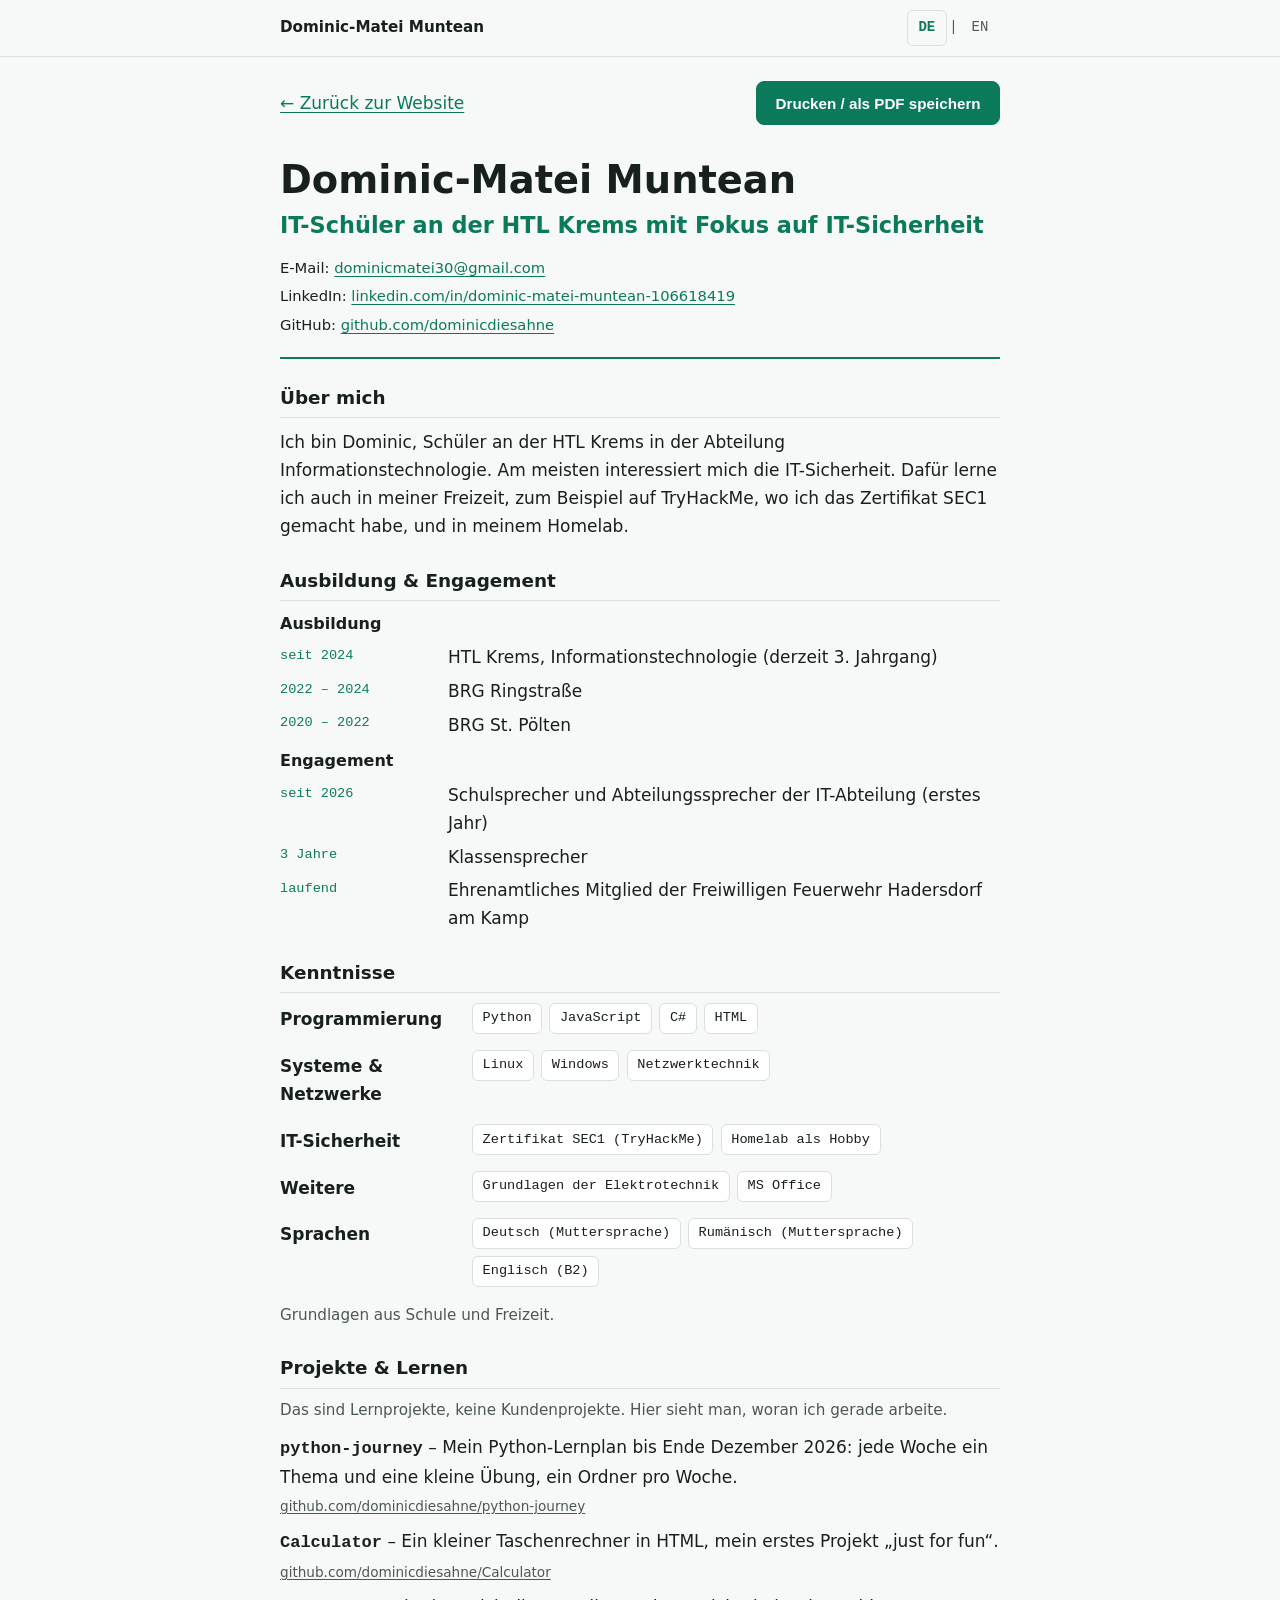
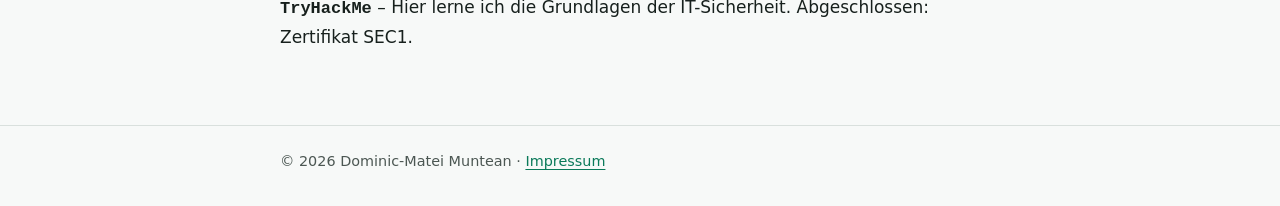
==== cv.html @ 4cfc5764 "Add files via upload" ====
<!DOCTYPE html>
<html lang="de-AT">
<head>
  <meta charset="utf-8">
  <meta name="viewport" content="width=device-width, initial-scale=1">
  <title data-de="Lebenslauf – Dominic-Matei Muntean" data-en="CV – Dominic-Matei Muntean">Lebenslauf – Dominic-Matei Muntean</title>
  <meta name="description" content="IT-Schüler an der HTL Krems mit Interesse an IT-Sicherheit. Kenntnisse, Ausbildung, Projekte und Kontakt." data-de="IT-Schüler an der HTL Krems mit Interesse an IT-Sicherheit. Kenntnisse, Ausbildung, Projekte und Kontakt." data-en="IT student at HTL Krems, interested in IT security. Skills, education, projects and contact.">
  <meta name="color-scheme" content="dark light">
  <meta name="referrer" content="no-referrer">
  <!-- Canonical URL: uncomment once the site is live on GitHub Pages.
  <link rel="canonical" href="https://dominicdiesahne.github.io/cv.html">
  <meta property="og:url" content="https://dominicdiesahne.github.io/cv.html">
  -->
  <meta property="og:type" content="profile">
  <meta property="og:locale" content="de_AT">
  <meta property="og:locale:alternate" content="en_GB">
  <meta property="og:site_name" content="Dominic-Matei Muntean">
  <meta property="og:title" content="Lebenslauf – Dominic-Matei Muntean" data-de="Lebenslauf – Dominic-Matei Muntean" data-en="CV – Dominic-Matei Muntean">
  <meta property="og:description" content="IT-Schüler an der HTL Krems mit Interesse an IT-Sicherheit. Kenntnisse, Ausbildung, Projekte und Kontakt." data-de="IT-Schüler an der HTL Krems mit Interesse an IT-Sicherheit. Kenntnisse, Ausbildung, Projekte und Kontakt." data-en="IT student at HTL Krems, interested in IT security. Skills, education, projects and contact.">
  <link rel="icon" type="image/svg+xml" href="data:image/svg+xml,%3Csvg xmlns='http://www.w3.org/2000/svg' viewBox='0 0 64 64'%3E%3Crect width='64' height='64' rx='12' fill='%23101614'/%3E%3Ctext x='32' y='42' text-anchor='middle' font-family='ui-monospace,Consolas,monospace' font-size='28' font-weight='700' fill='%234fd1a5'%3EDM%3C/text%3E%3C/svg%3E">
  <link rel="stylesheet" href="styles.css">
</head>
<body>
  <a class="skip-link" href="#main" data-de="Zum Inhalt springen" data-en="Skip to content">Zum Inhalt springen</a>

  <header class="site-header">
    <div class="wrap header-inner">
      <a class="brand" href="index.html"><span class="brand-name">Dominic-Matei Muntean</span></a>
      <div class="lang-switch" role="group" aria-label="Sprache / Language">
        <button type="button" class="lang-btn" data-lang="de" aria-pressed="true">DE</button>
        <span class="lang-sep" aria-hidden="true">|</span>
        <button type="button" class="lang-btn" data-lang="en" aria-pressed="false">EN</button>
      </div>
    </div>
  </header>

  <main id="main" class="wrap">
    <div class="cv-toolbar no-print">
      <a href="index.html" data-de="← Zurück zur Website" data-en="← Back to the website">← Zurück zur Website</a>
      <button type="button" class="btn btn-primary" data-print data-de="Drucken / als PDF speichern" data-en="Print / save as PDF">Drucken / als PDF speichern</button>
    </div>

    <article class="cv" aria-labelledby="cv-name">
      <header class="cv-head">
        <h1 id="cv-name">Dominic-Matei Muntean</h1>
        <p class="headline" data-de="IT-Schüler an der HTL Krems mit Fokus auf IT-Sicherheit" data-en="IT student at HTL Krems, focused on IT security">IT-Schüler an der HTL Krems mit Fokus auf IT-Sicherheit</p>
        <ul class="cv-contact">
          <li><span data-de="E-Mail:" data-en="Email:">E-Mail:</span> <a href="mailto:dominicmatei30@gmail.com">dominicmatei30@gmail.com</a></li>
          <li>LinkedIn: <a href="https://www.linkedin.com/in/dominic-matei-muntean-106618419" rel="noopener">linkedin.com/in/dominic-matei-muntean-106618419</a></li>
          <li>GitHub: <a href="https://github.com/dominicdiesahne" rel="noopener">github.com/dominicdiesahne</a></li>
        </ul>
      </header>

      <section class="cv-section" aria-labelledby="cv-about">
        <h2 id="cv-about" data-de="Über mich" data-en="About me">Über mich</h2>
        <p data-de="Ich bin Dominic, Schüler an der HTL Krems in der Abteilung Informationstechnologie. Am meisten interessiert mich die IT-Sicherheit. Dafür lerne ich auch in meiner Freizeit, zum Beispiel auf TryHackMe, wo ich das Zertifikat SEC1 gemacht habe, und in meinem Homelab." data-en="I'm Dominic, a student in the Information Technology department at HTL Krems, Austria. IT security interests me most. I also learn in my own time, for example on TryHackMe, where I earned the SEC1 certificate, and in my homelab.">Ich bin Dominic, Schüler an der HTL Krems in der Abteilung Informationstechnologie. Am meisten interessiert mich die IT-Sicherheit. Dafür lerne ich auch in meiner Freizeit, zum Beispiel auf TryHackMe, wo ich das Zertifikat SEC1 gemacht habe, und in meinem Homelab.</p>
      </section>

      <section class="cv-section" aria-labelledby="cv-edu">
        <h2 id="cv-edu" data-de="Ausbildung &amp; Engagement" data-en="Education &amp; engagement">Ausbildung &amp; Engagement</h2>
        <h3 data-de="Ausbildung" data-en="Education">Ausbildung</h3>
        <ul class="cv-rows">
          <li><span class="year mono" data-de="seit 2024" data-en="since 2024">seit 2024</span><span data-de="HTL Krems, Informationstechnologie (derzeit 3. Jahrgang)" data-en="HTL Krems, Information Technology (currently in 3rd year)">HTL Krems, Informationstechnologie (derzeit 3. Jahrgang)</span></li>
          <li><span class="year mono">2022 – 2024</span><span data-de="BRG Ringstraße" data-en="BRG Ringstraße (secondary school)">BRG Ringstraße</span></li>
          <li><span class="year mono">2020 – 2022</span><span data-de="BRG St. Pölten" data-en="BRG St. Pölten (secondary school)">BRG St. Pölten</span></li>
        </ul>
        <h3 data-de="Engagement" data-en="Engagement">Engagement</h3>
        <ul class="cv-rows">
          <li><span class="year mono" data-de="seit 2026" data-en="since 2026">seit 2026</span><span data-de="Schulsprecher und Abteilungssprecher der IT-Abteilung (erstes Jahr)" data-en="Student representative of the school (Schulsprecher) and of the IT department (first year)">Schulsprecher und Abteilungssprecher der IT-Abteilung (erstes Jahr)</span></li>
          <li><span class="year mono" data-de="3 Jahre" data-en="3 years">3 Jahre</span><span data-de="Klassensprecher" data-en="Class representative">Klassensprecher</span></li>
          <li><span class="year mono" data-de="laufend" data-en="ongoing">laufend</span><span data-de="Ehrenamtliches Mitglied der Freiwilligen Feuerwehr Hadersdorf am Kamp" data-en="Volunteer member of the Hadersdorf am Kamp fire brigade">Ehrenamtliches Mitglied der Freiwilligen Feuerwehr Hadersdorf am Kamp</span></li>
        </ul>
      </section>

      <section class="cv-section" aria-labelledby="cv-skills">
        <h2 id="cv-skills" data-de="Kenntnisse" data-en="Skills">Kenntnisse</h2>
        <dl class="skills">
          <div class="skill-group">
            <dt data-de="Programmierung" data-en="Programming">Programmierung</dt>
            <dd><ul class="tags"><li>Python</li><li>JavaScript</li><li>C#</li><li>HTML</li></ul></dd>
          </div>
          <div class="skill-group">
            <dt data-de="Systeme &amp; Netzwerke" data-en="Systems &amp; networking">Systeme &amp; Netzwerke</dt>
            <dd><ul class="tags"><li>Linux</li><li>Windows</li><li data-de="Netzwerktechnik" data-en="Networking">Netzwerktechnik</li></ul></dd>
          </div>
          <div class="skill-group">
            <dt data-de="IT-Sicherheit" data-en="IT security">IT-Sicherheit</dt>
            <dd><ul class="tags"><li data-de="Zertifikat SEC1 (TryHackMe)" data-en="SEC1 certificate (TryHackMe)">Zertifikat SEC1 (TryHackMe)</li><li data-de="Homelab als Hobby" data-en="Homelab as a hobby">Homelab als Hobby</li></ul></dd>
          </div>
          <div class="skill-group">
            <dt data-de="Weitere" data-en="Other">Weitere</dt>
            <dd><ul class="tags"><li data-de="Grundlagen der Elektrotechnik" data-en="Electrical engineering basics">Grundlagen der Elektrotechnik</li><li>MS Office</li></ul></dd>
          </div>
          <div class="skill-group">
            <dt data-de="Sprachen" data-en="Languages">Sprachen</dt>
            <dd><ul class="tags"><li data-de="Deutsch (Muttersprache)" data-en="German (native)">Deutsch (Muttersprache)</li><li data-de="Rumänisch (Muttersprache)" data-en="Romanian (native)">Rumänisch (Muttersprache)</li><li data-de="Englisch (B2)" data-en="English (B2)">Englisch (B2)</li></ul></dd>
          </div>
        </dl>
        <p class="note" data-de="Grundlagen aus Schule und Freizeit." data-en="Foundations from school and my own time.">Grundlagen aus Schule und Freizeit.</p>
      </section>

      <section class="cv-section" aria-labelledby="cv-projects">
        <h2 id="cv-projects" data-de="Projekte &amp; Lernen" data-en="Projects &amp; learning">Projekte &amp; Lernen</h2>
        <p class="note" data-de="Das sind Lernprojekte, keine Kundenprojekte. Hier sieht man, woran ich gerade arbeite." data-en="These are learning projects, not client work. They show what I'm working on right now.">Das sind Lernprojekte, keine Kundenprojekte. Hier sieht man, woran ich gerade arbeite.</p>
        <ul class="cv-proj">
          <li><strong>python-journey</strong> – <span data-de="Mein Python-Lernplan bis Ende Dezember 2026: jede Woche ein Thema und eine kleine Übung, ein Ordner pro Woche." data-en="My Python learning plan until the end of December 2026: one topic and one small exercise a week, one folder per week.">Mein Python-Lernplan bis Ende Dezember 2026: jede Woche ein Thema und eine kleine Übung, ein Ordner pro Woche.</span><br><a class="url" href="https://github.com/dominicdiesahne/python-journey" rel="noopener">github.com/dominicdiesahne/python-journey</a></li>
          <li><strong>Calculator</strong> – <span data-de="Ein kleiner Taschenrechner in HTML, mein erstes Projekt „just for fun“." data-en="A small calculator in HTML, my first &quot;just for fun&quot; project.">Ein kleiner Taschenrechner in HTML, mein erstes Projekt „just for fun“.</span><br><a class="url" href="https://github.com/dominicdiesahne/Calculator" rel="noopener">github.com/dominicdiesahne/Calculator</a></li>
          <li><strong>TryHackMe</strong> – <span data-de="Hier lerne ich die Grundlagen der IT-Sicherheit. Abgeschlossen: Zertifikat SEC1." data-en="Where I learn the basics of IT security. Completed: SEC1 certificate.">Hier lerne ich die Grundlagen der IT-Sicherheit. Abgeschlossen: Zertifikat SEC1.</span></li>
        </ul>
      </section>
    </article>
  </main>

  <footer class="site-footer">
    <div class="wrap">
      <p>© 2026 Dominic-Matei Muntean · <a href="impressum.html" data-de="Impressum" data-en="Legal notice">Impressum</a></p>
    </div>
  </footer>

  <script src="main.js"></script>
</body>
</html>
---- styles.css ----
/* Dominic-Matei Muntean – personal site
   Plain CSS, system fonts only, dark by default with a light scheme via prefers-color-scheme. */

:root {
  --bg: #0e1312;
  --bg-elev: #151c1a;
  --border: #26302d;
  --text: #e8ecea;
  --text-muted: #a3aeaa;
  --accent: #4fd1a5;
  --accent-strong: #7be3bf;
  --accent-contrast: #06221a;
  --focus: #ffd166;
  --shadow: 0 1px 2px rgba(0, 0, 0, 0.4);

  --font-sans: system-ui, -apple-system, "Segoe UI", Roboto, "Helvetica Neue", Arial, "Noto Sans", sans-serif;
  --font-mono: ui-monospace, SFMono-Regular, "Cascadia Mono", Consolas, "Liberation Mono", Menlo, monospace;

  --maxw: 760px;
  --radius: 10px;
  color-scheme: dark;
}

@media (prefers-color-scheme: light) {
  :root {
    --bg: #f7f9f8;
    --bg-elev: #ffffff;
    --border: #d9e0dd;
    --text: #17201d;
    --text-muted: #4c5753;
    --accent: #0b7a5a;
    --accent-strong: #075c43;
    --accent-contrast: #ffffff;
    --focus: #b45309;
    --shadow: 0 1px 2px rgba(0, 0, 0, 0.06);
    color-scheme: light;
  }
}

*,
*::before,
*::after { box-sizing: border-box; }

html {
  -webkit-text-size-adjust: 100%;
  text-size-adjust: 100%;
  scroll-behavior: smooth;
  scroll-padding-top: 4.5rem;
}

body {
  margin: 0;
  background: var(--bg);
  color: var(--text);
  font-family: var(--font-sans);
  font-size: 1.0625rem;
  line-height: 1.65;
  overflow-wrap: break-word;
}

.wrap {
  width: 100%;
  max-width: var(--maxw);
  margin: 0 auto;
  padding: 0 1.25rem;
}

.mono { font-family: var(--font-mono); }

a { color: var(--accent); text-underline-offset: 0.18em; }
a:hover { color: var(--accent-strong); }

:focus-visible {
  outline: 3px solid var(--focus);
  outline-offset: 3px;
  border-radius: 4px;
}

.skip-link {
  position: absolute;
  left: 1rem;
  top: -100px;
  z-index: 100;
  padding: 0.5rem 0.9rem;
  background: var(--accent);
  color: var(--accent-contrast);
  border-radius: 6px;
  font-weight: 600;
  text-decoration: none;
}
.skip-link:focus { top: 0.75rem; }

/* Header */
.site-header {
  position: sticky;
  top: 0;
  z-index: 10;
  background: color-mix(in srgb, var(--bg) 88%, transparent);
  -webkit-backdrop-filter: blur(8px);
  backdrop-filter: blur(8px);
  border-bottom: 1px solid var(--border);
}
@supports not (background: color-mix(in srgb, red 50%, blue)) {
  .site-header { background: var(--bg); }
}
.header-inner {
  display: flex;
  align-items: center;
  justify-content: space-between;
  gap: 1rem;
  min-height: 3.5rem;
}
.brand {
  display: inline-flex;
  align-items: center;
  gap: 0.6rem;
  min-width: 0;
  color: var(--text);
  text-decoration: none;
  font-weight: 600;
}
.brand:hover { color: var(--text); }
.brand-name {
  white-space: nowrap;
  overflow: hidden;
  text-overflow: ellipsis;
  font-size: 0.95rem;
}
.lang-switch {
  flex: none;
  display: inline-flex;
  align-items: center;
  gap: 0.15rem;
  font-family: var(--font-mono);
  font-size: 0.875rem;
}
.lang-sep { color: var(--text-muted); }
.lang-btn {
  min-width: 2.5rem;
  min-height: 2.25rem;
  padding: 0.25rem 0.5rem;
  border: 1px solid transparent;
  border-radius: 6px;
  background: none;
  color: var(--text-muted);
  font: inherit;
  cursor: pointer;
}
.lang-btn:hover { color: var(--text); }
.lang-btn[aria-pressed="true"] {
  color: var(--accent);
  border-color: var(--border);
  font-weight: 700;
}

/* Sections */
main { padding-bottom: 3rem; }

.hero { padding: 4.5rem 0 3rem; }
.hero h1 {
  margin: 0 0 0.75rem;
  font-size: clamp(2rem, 7vw, 3rem);
  line-height: 1.15;
  letter-spacing: -0.02em;
}
.headline {
  margin: 0 0 1rem;
  font-size: clamp(1.15rem, 3.6vw, 1.4rem);
  font-weight: 600;
  color: var(--accent);
}
.subline {
  margin: 0 0 1.75rem;
  max-width: 62ch;
  color: var(--text-muted);
}
.cursor {
  display: inline-block;
  width: 0.55em;
  height: 1.05em;
  margin-left: 0.2em;
  vertical-align: -0.15em;
  background: var(--accent);
  animation: blink 1.1s steps(1) infinite;
}
@keyframes blink { 50% { opacity: 0; } }

.section {
  padding: 2.75rem 0;
  border-top: 1px solid var(--border);
}
.section h2 {
  margin: 0 0 1rem;
  font-size: clamp(1.4rem, 4.5vw, 1.75rem);
  line-height: 1.25;
}
.section h3 { margin: 0 0 0.5rem; font-size: 1.05rem; }
.section p { margin: 0 0 1rem; }

.label {
  margin: 0 0 0.35rem !important;
  color: var(--accent);
  font-size: 0.85rem;
  letter-spacing: 0.02em;
}
.note, .intro { color: var(--text-muted); font-size: 0.95rem; }

/* Buttons */
.actions { display: flex; flex-wrap: wrap; gap: 0.75rem; }
.btn {
  display: inline-flex;
  align-items: center;
  justify-content: center;
  min-height: 2.75rem;
  padding: 0.6rem 1.15rem;
  border: 1px solid var(--accent);
  border-radius: 8px;
  font-weight: 600;
  text-decoration: none;
  text-align: center;
  transition: background-color 0.15s ease, color 0.15s ease;
}
.btn-primary { background: var(--accent); color: var(--accent-contrast); }
.btn-primary:hover { background: var(--accent-strong); border-color: var(--accent-strong); color: var(--accent-contrast); }
.btn-secondary { background: transparent; color: var(--accent); }
.btn-secondary:hover { background: var(--bg-elev); }

/* Skills */
.skills { margin: 0 0 1rem; display: grid; gap: 1rem; }
.skill-group { display: grid; gap: 0.4rem; }
.skill-group dt { font-weight: 600; }
.skill-group dd { margin: 0; }
.tags { list-style: none; margin: 0; padding: 0; display: flex; flex-wrap: wrap; gap: 0.45rem; }
.tags li {
  padding: 0.2rem 0.6rem;
  border: 1px solid var(--border);
  border-radius: 6px;
  background: var(--bg-elev);
  font-family: var(--font-mono);
  font-size: 0.85rem;
}
@media (min-width: 640px) {
  .skill-group { grid-template-columns: 11rem 1fr; align-items: start; gap: 1rem; }
  .skill-group dt { padding-top: 0.15rem; }
}

/* Timeline */
.tracks { display: grid; gap: 1.75rem; }
.timeline { list-style: none; margin: 0; padding: 0 0 0 1.1rem; border-left: 2px solid var(--border); }
.timeline li { position: relative; display: grid; gap: 0.1rem; padding: 0 0 1.1rem; }
.timeline li:last-child { padding-bottom: 0; }
.timeline li::before {
  content: "";
  position: absolute;
  left: calc(-1.1rem - 6px);
  top: 0.45rem;
  width: 10px;
  height: 10px;
  border-radius: 50%;
  background: var(--bg);
  border: 2px solid var(--accent);
}
.year { color: var(--accent); font-size: 0.85rem; }

/* Cards */
.cards { display: grid; gap: 1rem; margin-bottom: 1.25rem; }
@media (min-width: 640px) { .cards { grid-template-columns: 1fr 1fr; } }
.card {
  display: flex;
  flex-direction: column;
  padding: 1.1rem 1.2rem;
  border: 1px solid var(--border);
  border-radius: var(--radius);
  background: var(--bg-elev);
  box-shadow: var(--shadow);
}
.card p { flex: 1; font-size: 0.97rem; }
.card-link { font-weight: 600; align-self: flex-start; }
.card-small { padding: 0.9rem 1.2rem; }
.card-small p { font-size: 0.9rem; color: var(--text-muted); }

/* Lists */
.checklist { margin: 0 0 1rem; padding: 0; list-style: none; }
.checklist li { position: relative; padding-left: 1.5rem; margin-bottom: 0.3rem; }
.checklist li::before {
  content: ">";
  position: absolute;
  left: 0;
  color: var(--accent);
  font-family: var(--font-mono);
  font-weight: 700;
}
.contact-list { list-style: none; margin: 0; padding: 0; display: grid; gap: 0.6rem; }
.contact-list li { display: flex; flex-wrap: wrap; gap: 0.25rem 0.9rem; align-items: baseline; }
.contact-label { min-width: 5.5rem; color: var(--text-muted); font-size: 0.85rem; }
.contact-list a { overflow-wrap: anywhere; }

/* Footer */
.site-footer {
  border-top: 1px solid var(--border);
  padding: 1.5rem 0 2rem;
  color: var(--text-muted);
  font-size: 0.9rem;
}
.site-footer p { margin: 0; }

/* Simple subpages (impressum) */
.page { padding: 3.5rem 0 3rem; min-height: 60vh; }
.page h1 { margin: 0 0 1rem; font-size: clamp(1.75rem, 6vw, 2.4rem); line-height: 1.2; }

/* ---------- Web CV (cv.html) ---------- */
.cv-toolbar { display: flex; flex-wrap: wrap; gap: 0.75rem; justify-content: space-between; align-items: center; padding: 1.5rem 0 0; }
.cv-toolbar .btn { font-size: 0.95rem; }
.cv { padding: 2rem 0 3rem; }
.cv-head { padding-bottom: 1.25rem; border-bottom: 2px solid var(--accent); margin-bottom: 1.5rem; }
.cv-head h1 { margin: 0 0 0.25rem; font-size: clamp(1.75rem, 6vw, 2.4rem); line-height: 1.2; }
.cv-head .headline { margin-bottom: 0.75rem; }
.cv-contact { list-style: none; margin: 0; padding: 0; display: flex; flex-wrap: wrap; gap: 0.25rem 1.25rem; font-size: 0.92rem; }
.cv-contact a { overflow-wrap: anywhere; }
.cv-section { margin-bottom: 1.6rem; break-inside: avoid; page-break-inside: avoid; }
.cv-section h2 {
  margin: 0 0 0.6rem;
  padding-bottom: 0.25rem;
  border-bottom: 1px solid var(--border);
  font-size: 1.15rem;
  text-transform: none;
}
.cv-section p { margin: 0 0 0.6rem; }
.cv-section h3 { margin: 0.5rem 0 0.4rem; font-size: 1rem; }
.cv-rows { list-style: none; margin: 0 0 0.6rem; padding: 0; display: grid; gap: 0.35rem; }
.cv-rows li { display: grid; gap: 0.1rem; }
@media (min-width: 560px) {
  .cv-rows li { grid-template-columns: 9.5rem 1fr; gap: 1rem; }
}
.cv-rows .year { padding-top: 0.1rem; }
.cv-proj { list-style: none; margin: 0 0 0.6rem; padding: 0; display: grid; gap: 0.5rem; }
.cv-proj strong { font-family: var(--font-mono); font-weight: 700; }
.cv-proj .url { color: var(--text-muted); font-size: 0.85rem; overflow-wrap: anywhere; }

@media print {
  @page { size: A4; margin: 15mm 16mm; }
  :root {
    --bg: #ffffff;
    --bg-elev: #ffffff;
    --border: #c9cfcc;
    --text: #111111;
    --text-muted: #444444;
    --accent: #0b6b4f;
    --accent-strong: #0b6b4f;
    --shadow: none;
    color-scheme: light;
  }
  html { scroll-behavior: auto; }
  body { font-size: 10pt; line-height: 1.45; background: #fff; color: #111; }
  .site-header, .site-footer, .skip-link, .cv-toolbar, .no-print, .cursor { display: none !important; }
  .wrap { max-width: none; padding: 0; }
  .cv { padding: 0; }
  .cv-head { margin-bottom: 4mm; padding-bottom: 3mm; }
  .cv-head h1 { font-size: 20pt; }
  .cv-head .headline { font-size: 12pt; }
  .cv-section { margin-bottom: 4mm; }
  .cv-section h2 { font-size: 12pt; }
  .cv-rows li { grid-template-columns: 32mm 1fr; gap: 4mm; }
  .tags li { font-size: 8.5pt; padding: 0.5mm 2mm; }
  .skill-group { grid-template-columns: 38mm 1fr; gap: 4mm; }
  .skills { gap: 2mm; }
  a { color: #111; text-decoration: none; }
  h2, h3 { break-after: avoid; page-break-after: avoid; }
}

@media (prefers-reduced-motion: reduce) {
  html { scroll-behavior: auto; }
  *, *::before, *::after {
    animation: none !important;
    transition: none !important;
  }
}
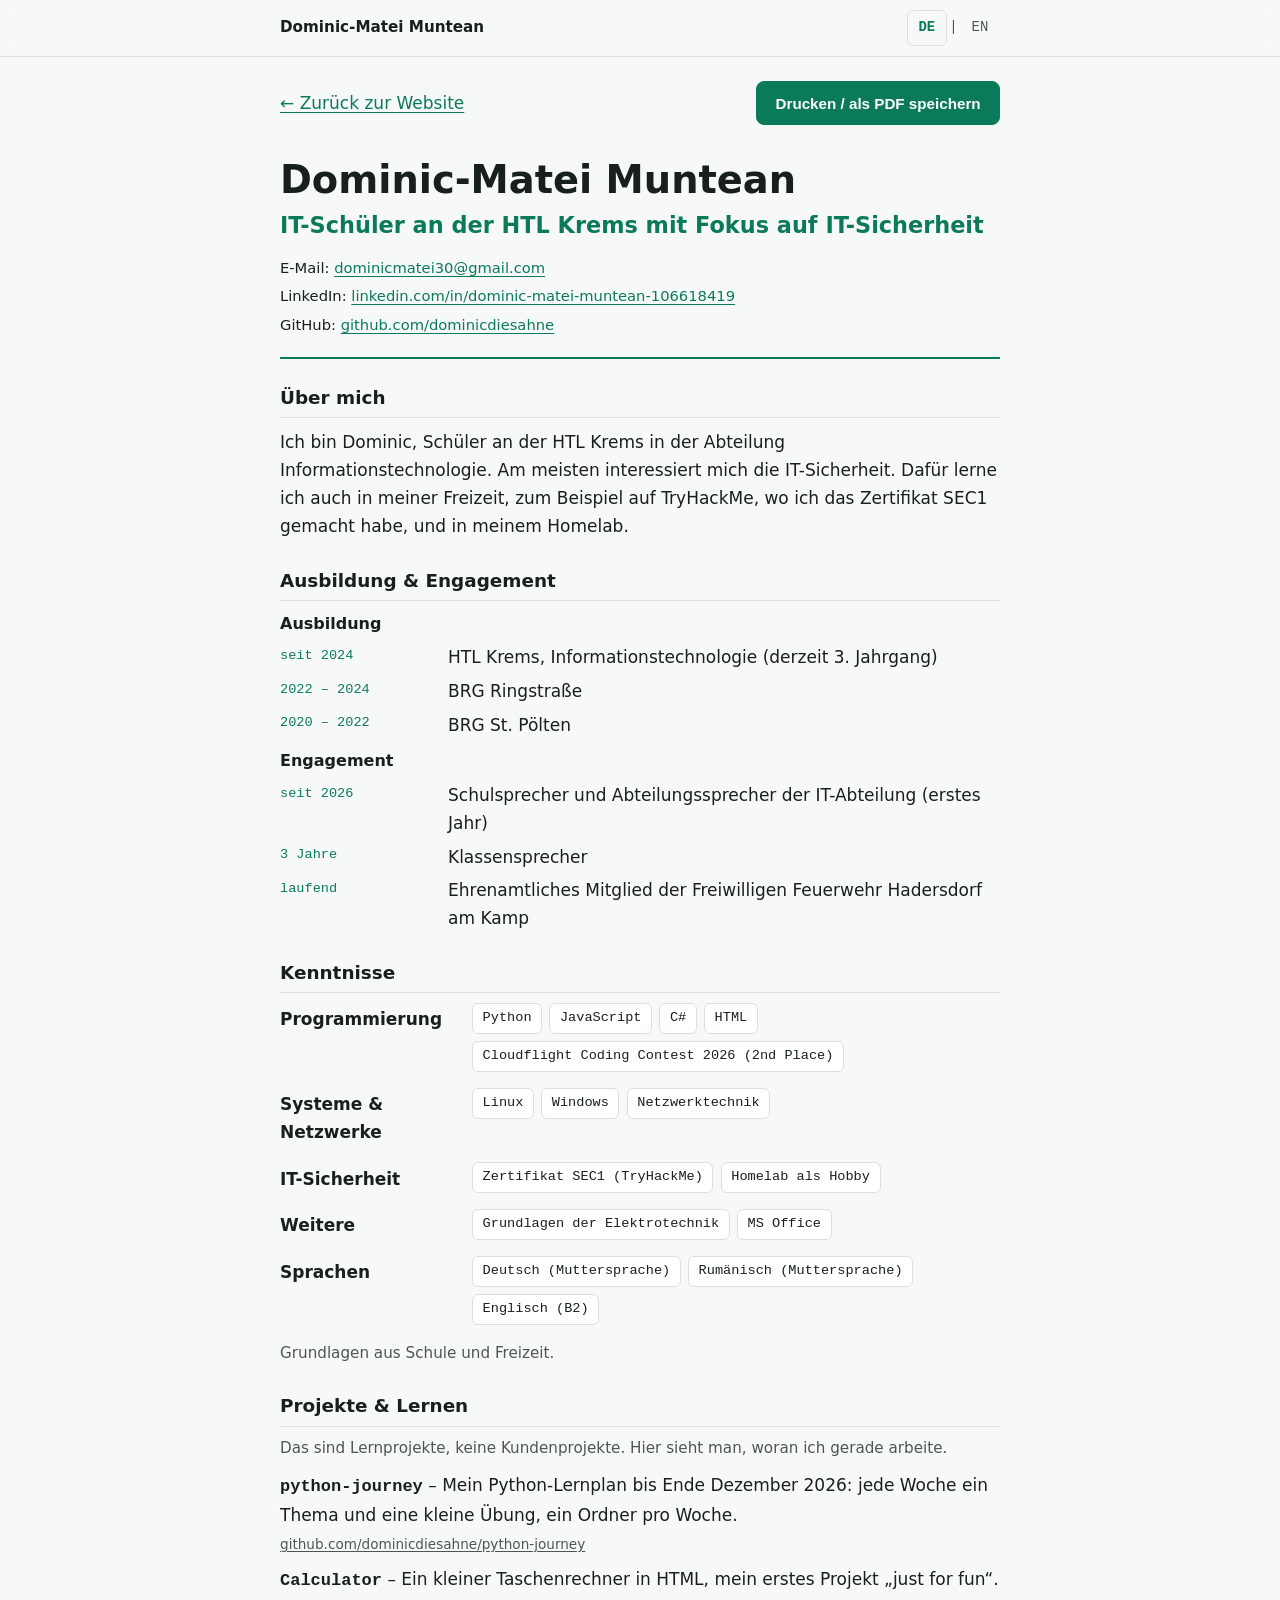
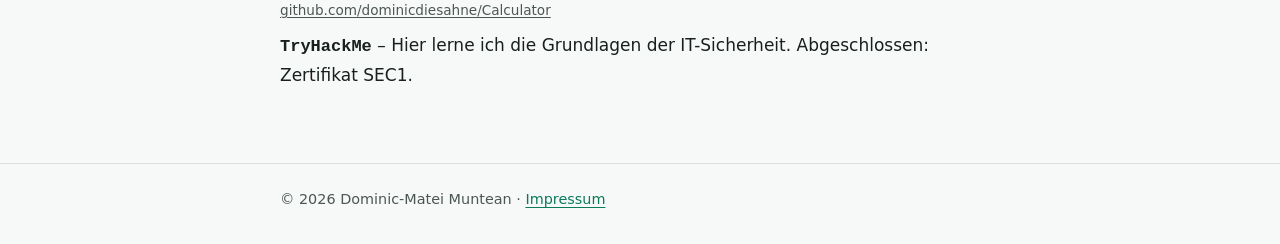
==== commit 8dd87454: "Add achievement to skills section in cv.html" ====
--- a/cv.html
+++ b/cv.html
@@ -77,7 +77,7 @@
         <dl class="skills">
           <div class="skill-group">
             <dt data-de="Programmierung" data-en="Programming">Programmierung</dt>
-            <dd><ul class="tags"><li>Python</li><li>JavaScript</li><li>C#</li><li>HTML</li></ul></dd>
+            <dd><ul class="tags"><li>Python</li><li>JavaScript</li><li>C#</li><li>HTML</li><li>Cloudflight Coding Contest 2026 (2nd Place)</li></ul></dd>
           </div>
           <div class="skill-group">
             <dt data-de="Systeme &amp; Netzwerke" data-en="Systems &amp; networking">Systeme &amp; Netzwerke</dt>
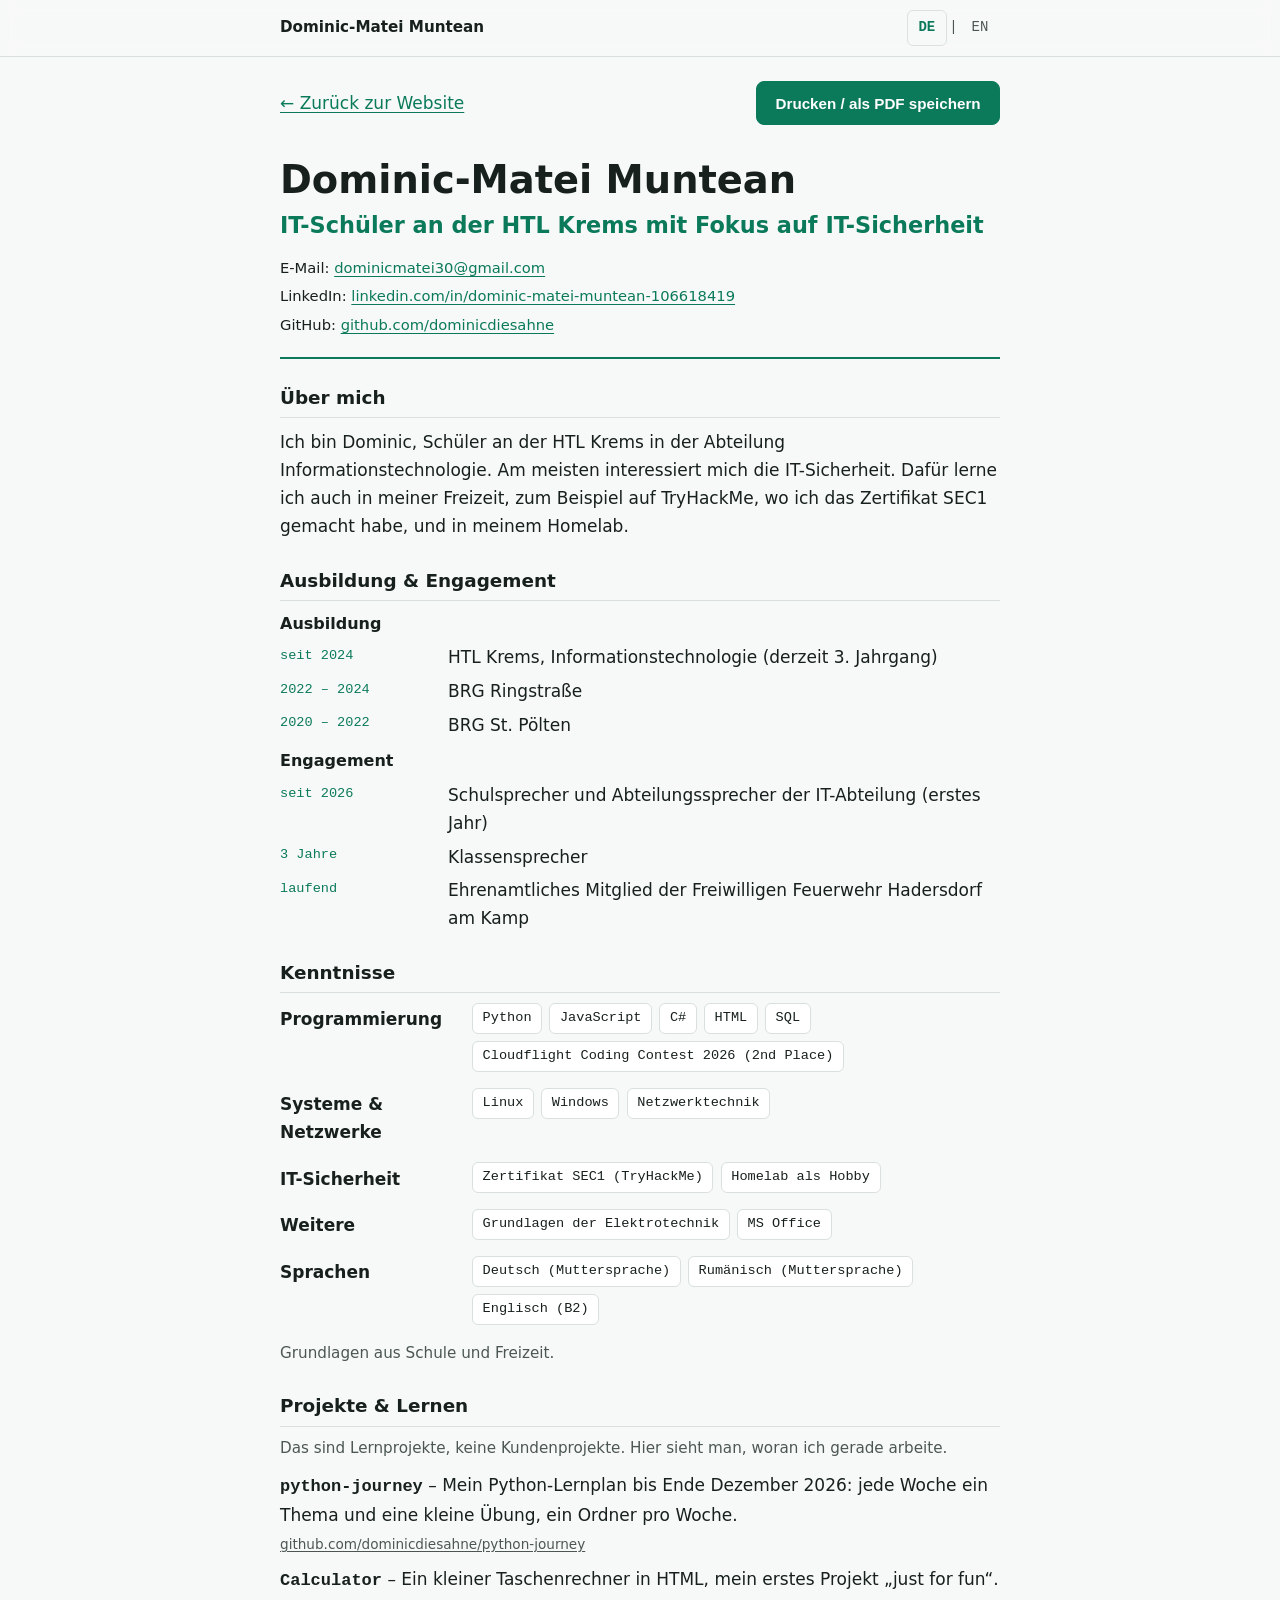
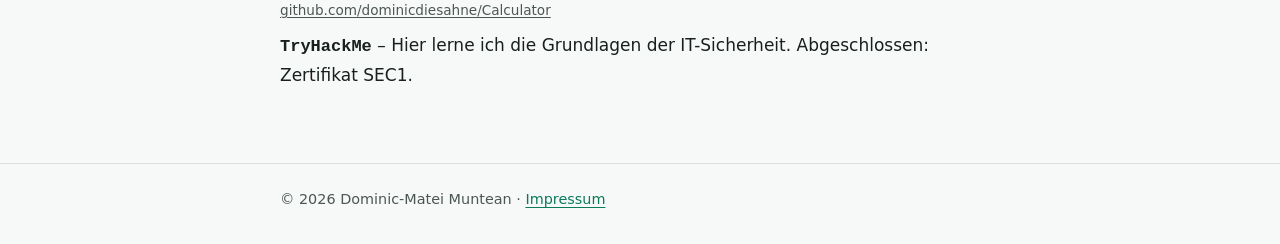
==== commit 0bb91c9d: "Add SQL to programming skills section" ====
--- a/cv.html
+++ b/cv.html
@@ -7,10 +7,6 @@
   <meta name="description" content="IT-Schüler an der HTL Krems mit Interesse an IT-Sicherheit. Kenntnisse, Ausbildung, Projekte und Kontakt." data-de="IT-Schüler an der HTL Krems mit Interesse an IT-Sicherheit. Kenntnisse, Ausbildung, Projekte und Kontakt." data-en="IT student at HTL Krems, interested in IT security. Skills, education, projects and contact.">
   <meta name="color-scheme" content="dark light">
   <meta name="referrer" content="no-referrer">
-  <!-- Canonical URL: uncomment once the site is live on GitHub Pages.
-  <link rel="canonical" href="https://dominicdiesahne.github.io/cv.html">
-  <meta property="og:url" content="https://dominicdiesahne.github.io/cv.html">
-  -->
   <meta property="og:type" content="profile">
   <meta property="og:locale" content="de_AT">
   <meta property="og:locale:alternate" content="en_GB">
@@ -77,7 +73,7 @@
         <dl class="skills">
           <div class="skill-group">
             <dt data-de="Programmierung" data-en="Programming">Programmierung</dt>
-            <dd><ul class="tags"><li>Python</li><li>JavaScript</li><li>C#</li><li>HTML</li><li>Cloudflight Coding Contest 2026 (2nd Place)</li></ul></dd>
+            <dd><ul class="tags"><li>Python</li><li>JavaScript</li><li>C#</li><li>HTML</li><li>SQL</li><li>Cloudflight Coding Contest 2026 (2nd Place)</li></ul></dd>
           </div>
           <div class="skill-group">
             <dt data-de="Systeme &amp; Netzwerke" data-en="Systems &amp; networking">Systeme &amp; Netzwerke</dt>
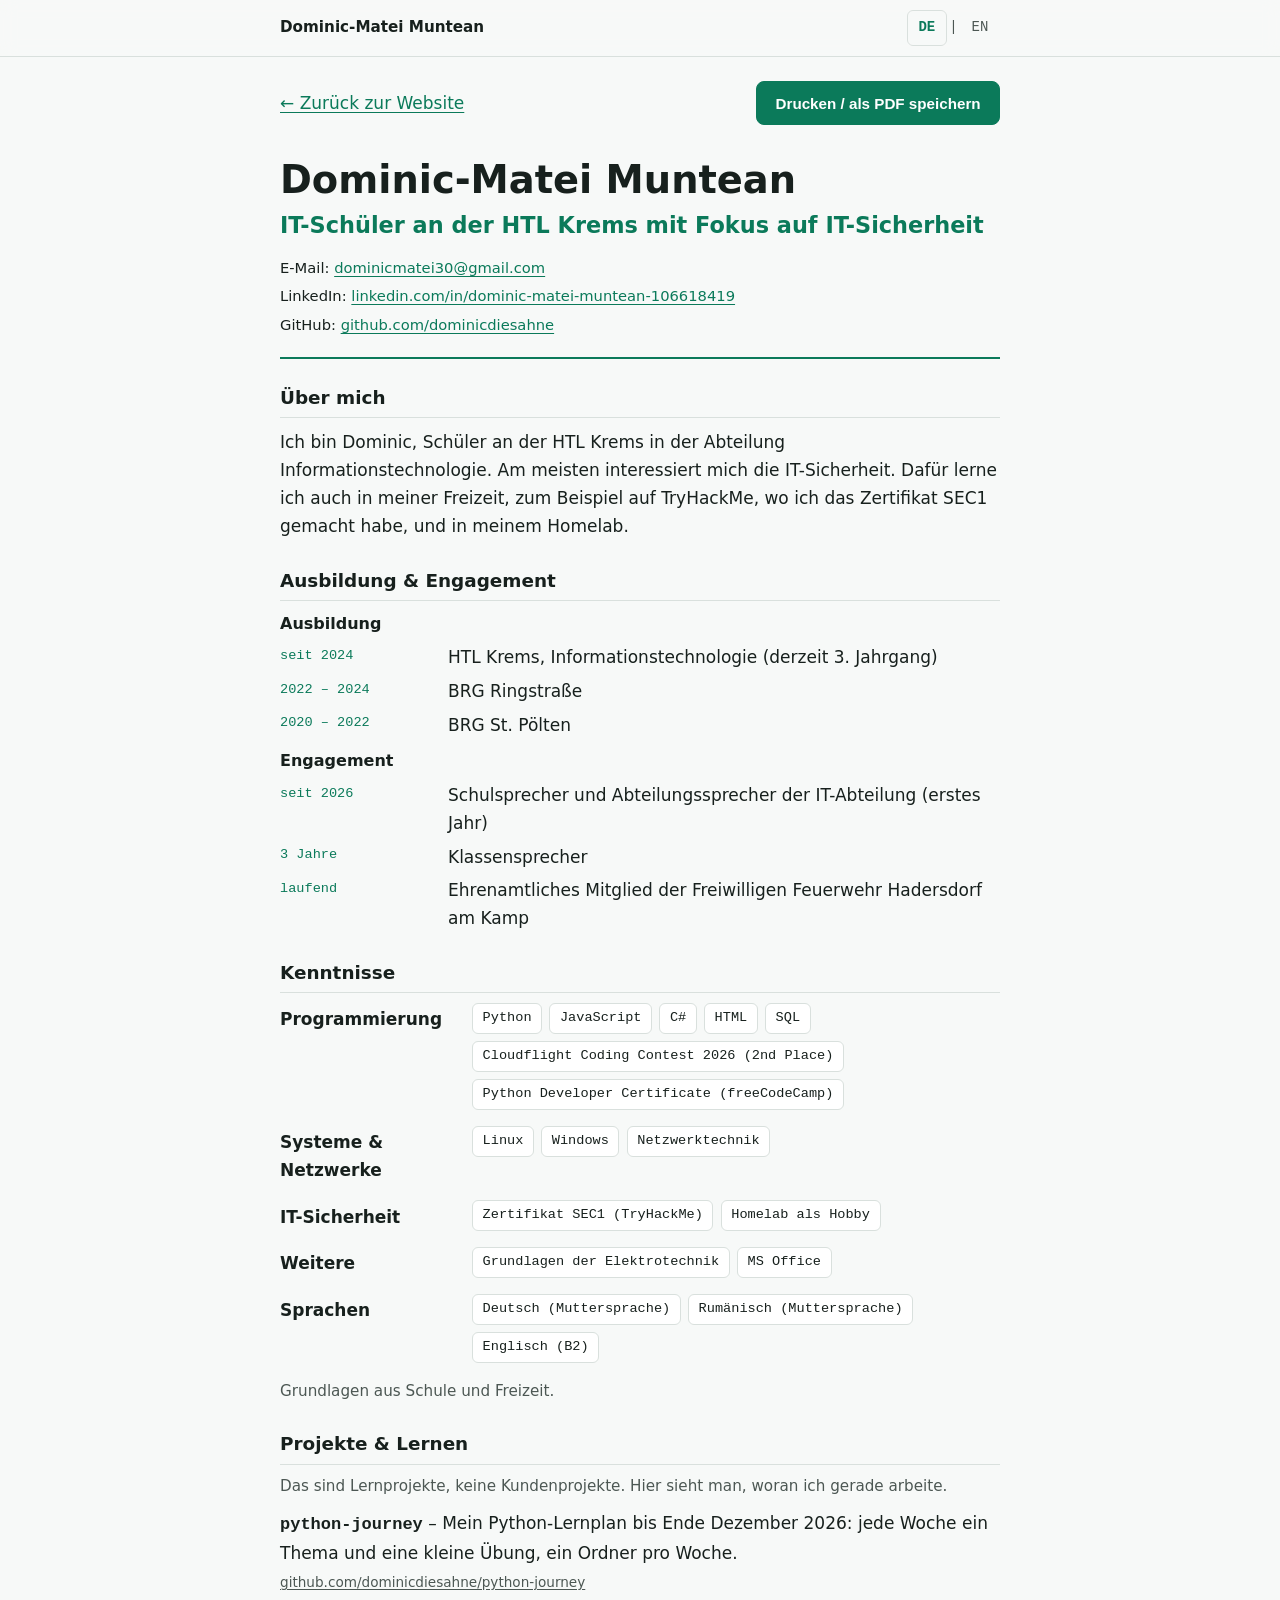
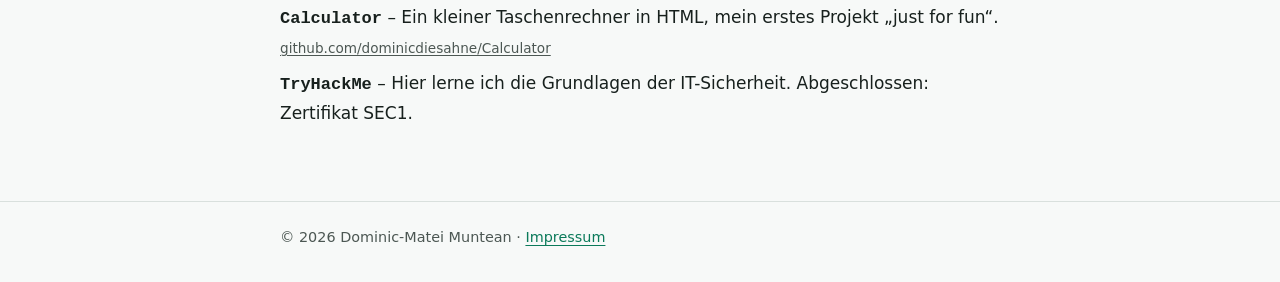
==== commit 62262962: "Add Python Developer Certificate to skills section" ====
--- a/cv.html
+++ b/cv.html
@@ -73,7 +73,7 @@
         <dl class="skills">
           <div class="skill-group">
             <dt data-de="Programmierung" data-en="Programming">Programmierung</dt>
-            <dd><ul class="tags"><li>Python</li><li>JavaScript</li><li>C#</li><li>HTML</li><li>SQL</li><li>Cloudflight Coding Contest 2026 (2nd Place)</li></ul></dd>
+            <dd><ul class="tags"><li>Python</li><li>JavaScript</li><li>C#</li><li>HTML</li><li>SQL</li><li>Cloudflight Coding Contest 2026 (2nd Place)</li><li>Python Developer Certificate (freeCodeCamp)</li></ul></dd>
           </div>
           <div class="skill-group">
             <dt data-de="Systeme &amp; Netzwerke" data-en="Systems &amp; networking">Systeme &amp; Netzwerke</dt>
